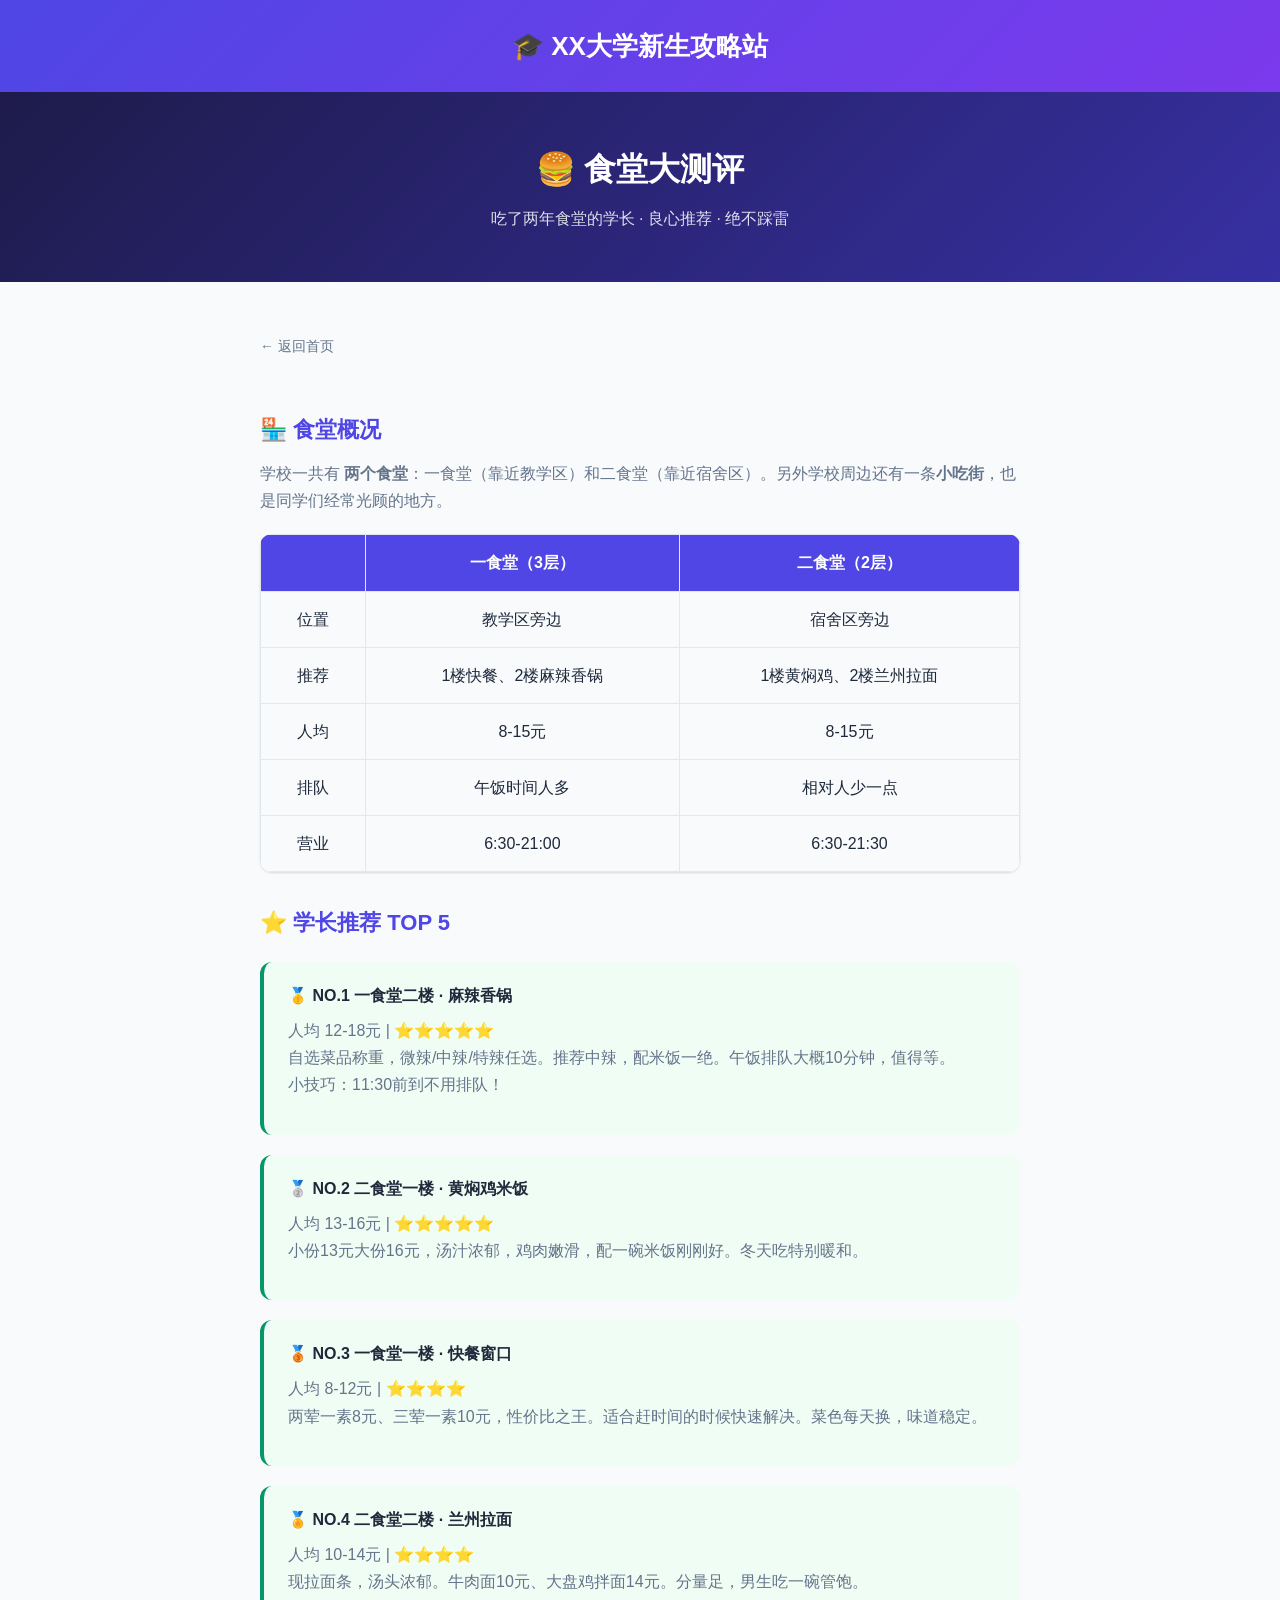
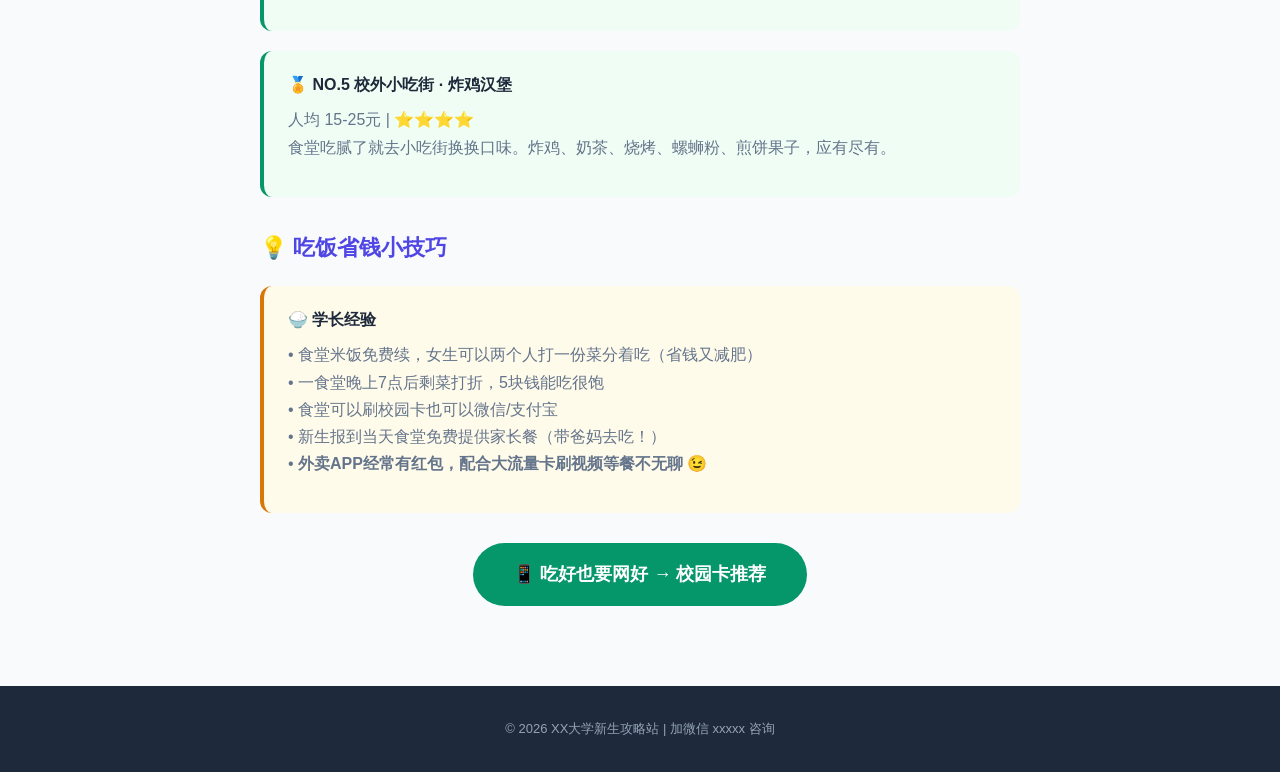
==== canteen.html @ b5bb5c09 "新生攻略站初始版本 - 宿舍/WiFi/食堂/选课/校园卡" ====
<!DOCTYPE html>
<html lang="zh-CN">
<head>
<meta charset="UTF-8">
<meta name="viewport" content="width=device-width, initial-scale=1.0">
<title>食堂测评 — XX大学新生攻略</title>
<meta name="description" content="XX大学食堂真实测评：一食堂vs二食堂哪家好吃？麻辣香锅、黄焖鸡、兰州拉面测评。新生必看的美食指南。">
<link rel="stylesheet" href="style.css">
</head>
<body>

<header class="header">
  <div class="container"><h1>🎓 XX大学新生攻略站</h1></div>
</header>

<div class="page-banner">
  <div class="container">
    <h2>🍔 食堂大测评</h2>
    <p>吃了两年食堂的学长 · 良心推荐 · 绝不踩雷</p>
  </div>
</div>

<div class="content-area">
  <div class="container">
    <a href="index.html" class="back-link">← 返回首页</a>

    <h3>🏪 食堂概况</h3>
    <p>学校一共有 <strong>两个食堂</strong>：一食堂（靠近教学区）和二食堂（靠近宿舍区）。另外学校周边还有一条<strong>小吃街</strong>，也是同学们经常光顾的地方。</p>

    <table class="compare-table">
      <tr><th></th><th>一食堂（3层）</th><th>二食堂（2层）</th></tr>
      <tr><td>位置</td><td>教学区旁边</td><td>宿舍区旁边</td></tr>
      <tr><td>推荐</td><td>1楼快餐、2楼麻辣香锅</td><td>1楼黄焖鸡、2楼兰州拉面</td></tr>
      <tr><td>人均</td><td>8-15元</td><td>8-15元</td></tr>
      <tr><td>排队</td><td>午饭时间人多</td><td>相对人少一点</td></tr>
      <tr><td>营业</td><td>6:30-21:00</td><td>6:30-21:30</td></tr>
    </table>

    <h3>⭐ 学长推荐 TOP 5</h3>

    <div class="info-box tip">
      <h4>🥇 NO.1 一食堂二楼 · 麻辣香锅</h4>
      <p>人均 12-18元 | ⭐⭐⭐⭐⭐<br>自选菜品称重，微辣/中辣/特辣任选。推荐中辣，配米饭一绝。午饭排队大概10分钟，值得等。<br>小技巧：11:30前到不用排队！</p>
    </div>

    <div class="info-box tip">
      <h4>🥈 NO.2 二食堂一楼 · 黄焖鸡米饭</h4>
      <p>人均 13-16元 | ⭐⭐⭐⭐⭐<br>小份13元大份16元，汤汁浓郁，鸡肉嫩滑，配一碗米饭刚刚好。冬天吃特别暖和。</p>
    </div>

    <div class="info-box tip">
      <h4>🥉 NO.3 一食堂一楼 · 快餐窗口</h4>
      <p>人均 8-12元 | ⭐⭐⭐⭐<br>两荤一素8元、三荤一素10元，性价比之王。适合赶时间的时候快速解决。菜色每天换，味道稳定。</p>
    </div>

    <div class="info-box tip">
      <h4>🏅 NO.4 二食堂二楼 · 兰州拉面</h4>
      <p>人均 10-14元 | ⭐⭐⭐⭐<br>现拉面条，汤头浓郁。牛肉面10元、大盘鸡拌面14元。分量足，男生吃一碗管饱。</p>
    </div>

    <div class="info-box tip">
      <h4>🏅 NO.5 校外小吃街 · 炸鸡汉堡</h4>
      <p>人均 15-25元 | ⭐⭐⭐⭐<br>食堂吃腻了就去小吃街换换口味。炸鸡、奶茶、烧烤、螺蛳粉、煎饼果子，应有尽有。</p>
    </div>

    <h3>💡 吃饭省钱小技巧</h3>
    <div class="info-box warn">
      <h4>🍚 学长经验</h4>
      <p>• 食堂米饭免费续，女生可以两个人打一份菜分着吃（省钱又减肥）<br>
         • 一食堂晚上7点后剩菜打折，5块钱能吃很饱<br>
         • 食堂可以刷校园卡也可以微信/支付宝<br>
         • 新生报到当天食堂免费提供家长餐（带爸妈去吃！）<br>
         • <strong>外卖APP经常有红包，配合大流量卡刷视频等餐不无聊 😉</strong></p>
    </div>

    <div style="text-align:center;margin:30px 0;">
      <a href="card.html" class="btn btn-success btn-lg">📱 吃好也要网好 → 校园卡推荐</a>
    </div>

  </div>
</div>

<footer class="footer">
  <div class="container">
    <p>© 2026 XX大学新生攻略站 | 加微信 xxxxx 咨询</p>
  </div>
</footer>

</body>
</html>
---- style.css ----
/* ══════════════════════════════════════════════
   XX大学新生攻略站 全局样式
   ══════════════════════════════════════════════ */

* { margin: 0; padding: 0; box-sizing: border-box; }

:root {
  --primary: #4f46e5;
  --primary-dark: #4338ca;
  --success: #059669;
  --warning: #d97706;
  --danger: #dc2626;
  --bg: #f8fafc;
  --bg-card: #fff;
  --text: #1e293b;
  --text-light: #64748b;
  --border: #e2e8f0;
  --shadow: 0 1px 3px rgba(0,0,0,.08), 0 1px 2px rgba(0,0,0,.06);
  --shadow-lg: 0 10px 25px rgba(0,0,0,.1);
  --radius: 12px;
}

body {
  font-family: -apple-system, BlinkMacSystemFont, 'Segoe UI', 'PingFang SC', 'Microsoft YaHei', sans-serif;
  background: var(--bg);
  color: var(--text);
  line-height: 1.7;
}

.container { max-width: 1100px; margin: 0 auto; padding: 0 20px; }
.section { padding: 60px 0; }
.section-title { font-size: 28px; font-weight: 800; margin-bottom: 32px; text-align: center; }

/* Header */
.header {
  background: linear-gradient(135deg, var(--primary), #7c3aed);
  color: #fff; padding: 24px 0; text-align: center;
}
.header h1 { font-size: 26px; }
.header .subtitle { font-size: 14px; opacity: .85; margin-top: 4px; }

/* Hero */
.hero {
  background: linear-gradient(135deg, #1e1b4b 0%, #312e81 50%, #3730a3 100%);
  color: #fff; padding: 70px 0; text-align: center;
}
.hero h2 { font-size: 36px; margin-bottom: 16px; }
.hero p { font-size: 17px; opacity: .9; line-height: 1.8; }
.hero-buttons { margin-top: 28px; display: flex; gap: 12px; justify-content: center; flex-wrap: wrap; }

/* Buttons */
.btn {
  display: inline-block; padding: 12px 28px; border-radius: 50px;
  font-size: 15px; font-weight: 600; text-decoration: none;
  transition: transform .2s, box-shadow .2s;
}
.btn:hover { transform: translateY(-2px); box-shadow: var(--shadow-lg); }
.btn-primary { background: #fff; color: var(--primary); }
.btn-warning { background: var(--warning); color: #fff; }
.btn-success { background: var(--success); color: #fff; }
.btn-outline { border: 2px solid #fff; color: #fff; background: transparent; }
.btn-lg { padding: 16px 40px; font-size: 18px; }

/* Cards Grid */
.cards-grid {
  display: grid;
  grid-template-columns: repeat(auto-fit, minmax(300px, 1fr));
  gap: 20px;
}
.card {
  background: var(--bg-card); border-radius: var(--radius);
  padding: 28px 24px; text-decoration: none; color: var(--text);
  border: 1px solid var(--border);
  transition: transform .2s, box-shadow .2s;
  position: relative; overflow: hidden;
}
.card:hover { transform: translateY(-4px); box-shadow: var(--shadow-lg); }
.card-icon { font-size: 36px; margin-bottom: 12px; }
.card h3 { font-size: 20px; margin-bottom: 8px; }
.card p { font-size: 14px; color: var(--text-light); line-height: 1.6; }
.card-tag {
  position: absolute; top: 16px; right: 16px;
  font-size: 12px; padding: 3px 10px; border-radius: 20px;
  background: #fef3c7; color: #92400e;
}
.card-tag.new { background: #dbeafe; color: #1e40af; }

/* Trust */
.trust { background: #fff; }
.trust-box {
  max-width: 700px; margin: 0 auto; text-align: center;
  background: #f1f5f9; padding: 32px; border-radius: var(--radius);
}
.trust-box p { margin-bottom: 12px; }
.trust-stats {
  display: flex; gap: 40px; justify-content: center;
  margin-top: 24px; padding-top: 24px; border-top: 1px solid var(--border);
}
.trust-stats div { text-align: center; }
.trust-stats strong { font-size: 28px; color: var(--primary); display: block; }

/* Footer */
.footer {
  background: #1e293b; color: #94a3b8;
  text-align: center; padding: 32px 0; font-size: 13px;
}
.footer strong { color: #e2e8f0; }

/* Page Banner */
.page-banner {
  background: linear-gradient(135deg, #1e1b4b, #3730a3);
  color: #fff; padding: 50px 0; text-align: center;
}
.page-banner h2 { font-size: 32px; margin-bottom: 8px; }
.page-banner p { opacity: .85; }

/* Content area */
.content-area { padding: 50px 0; }
.content-area .container { max-width: 800px; }
.content-area h3 { font-size: 22px; margin: 32px 0 12px; color: var(--primary); }
.content-area h3:first-child { margin-top: 0; }
.content-area p { margin-bottom: 16px; color: var(--text-light); }

/* Info Box */
.info-box {
  border-radius: var(--radius); padding: 20px 24px; margin: 20px 0;
  border-left: 4px solid;
}
.info-box.tip { background: #f0fdf4; border-color: var(--success); }
.info-box.warn { background: #fffbeb; border-color: var(--warning); }
.info-box.danger { background: #fef2f2; border-color: var(--danger); }
.info-box h4 { margin-bottom: 8px; font-size: 16px; }

/* Table */
.compare-table {
  width: 100%; border-collapse: collapse; margin: 20px 0;
  border-radius: var(--radius); overflow: hidden;
  box-shadow: var(--shadow);
}
.compare-table th, .compare-table td {
  padding: 14px 16px; text-align: center; border: 1px solid var(--border);
}
.compare-table th { background: var(--primary); color: #fff; font-weight: 600; }
.compare-table tr:nth-child(even) { background: #f8fafc; }
.compare-table .highlight { background: #fef3c7 !important; font-weight: 700; }

/* CTA Section */
.cta-section {
  background: linear-gradient(135deg, var(--primary), #7c3aed);
  color: #fff; border-radius: var(--radius);
  padding: 40px; text-align: center; margin: 40px 0;
}
.cta-section h3 { color: #fff !important; font-size: 24px; margin-bottom: 12px; }
.cta-section p { color: rgba(255,255,255,.9) !important; margin-bottom: 20px; }
.cta-section .btn { background: #fff; color: var(--primary); }

/* QR / Contact */
.contact-row {
  display: flex; gap: 24px; flex-wrap: wrap; margin-top: 24px;
}
.contact-card {
  flex: 1; min-width: 200px;
  background: var(--bg-card); border-radius: var(--radius);
  padding: 24px; text-align: center; border: 1px solid var(--border);
}
.contact-card h4 { margin-bottom: 8px; }
.contact-card .big-icon { font-size: 40px; }

/* Back link */
.back-link {
  display: inline-block; margin-bottom: 20px;
  color: var(--text-light); text-decoration: none; font-size: 14px;
}
.back-link:hover { color: var(--primary); }

/* Photo grid (dorm) */
.photo-grid {
  display: grid;
  grid-template-columns: repeat(auto-fit, minmax(240px, 1fr));
  gap: 16px; margin: 20px 0;
}
.photo-card {
  background: var(--bg-card); border-radius: var(--radius);
  padding: 16px; border: 1px solid var(--border); text-align: center;
}
.photo-placeholder {
  width: 100%; height: 180px; border-radius: 8px;
  display: flex; align-items: center; justify-content: center;
  font-size: 48px; color: #94a3b8; margin-bottom: 10px;
}
.photo-card p { font-size: 13px; margin: 0 !important; }

/* Responsive */
@media (max-width: 768px) {
  .hero h2 { font-size: 26px; }
  .cards-grid { grid-template-columns: 1fr; }
  .hero-buttons { flex-direction: column; align-items: center; }
  .trust-stats { flex-direction: column; gap: 16px; }
  .compare-table { font-size: 12px; }
  .compare-table th, .compare-table td { padding: 8px; }
}
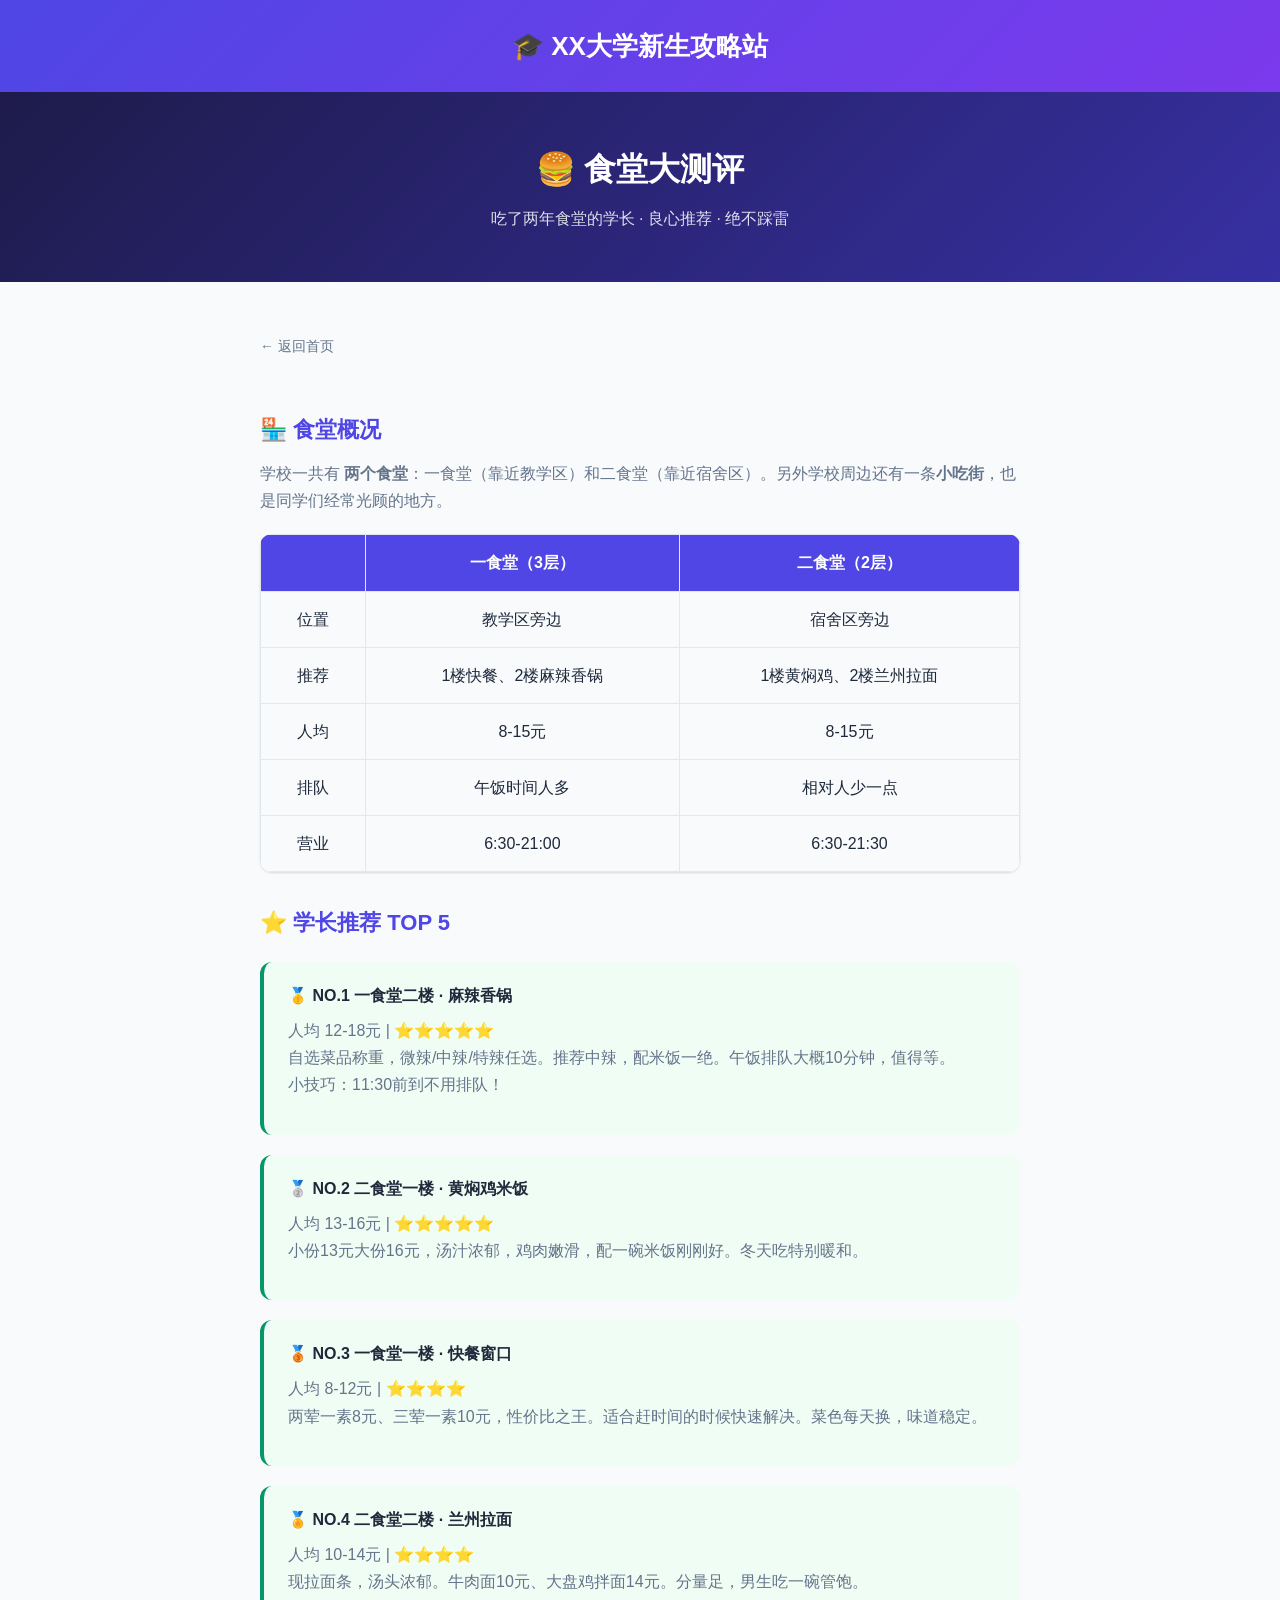
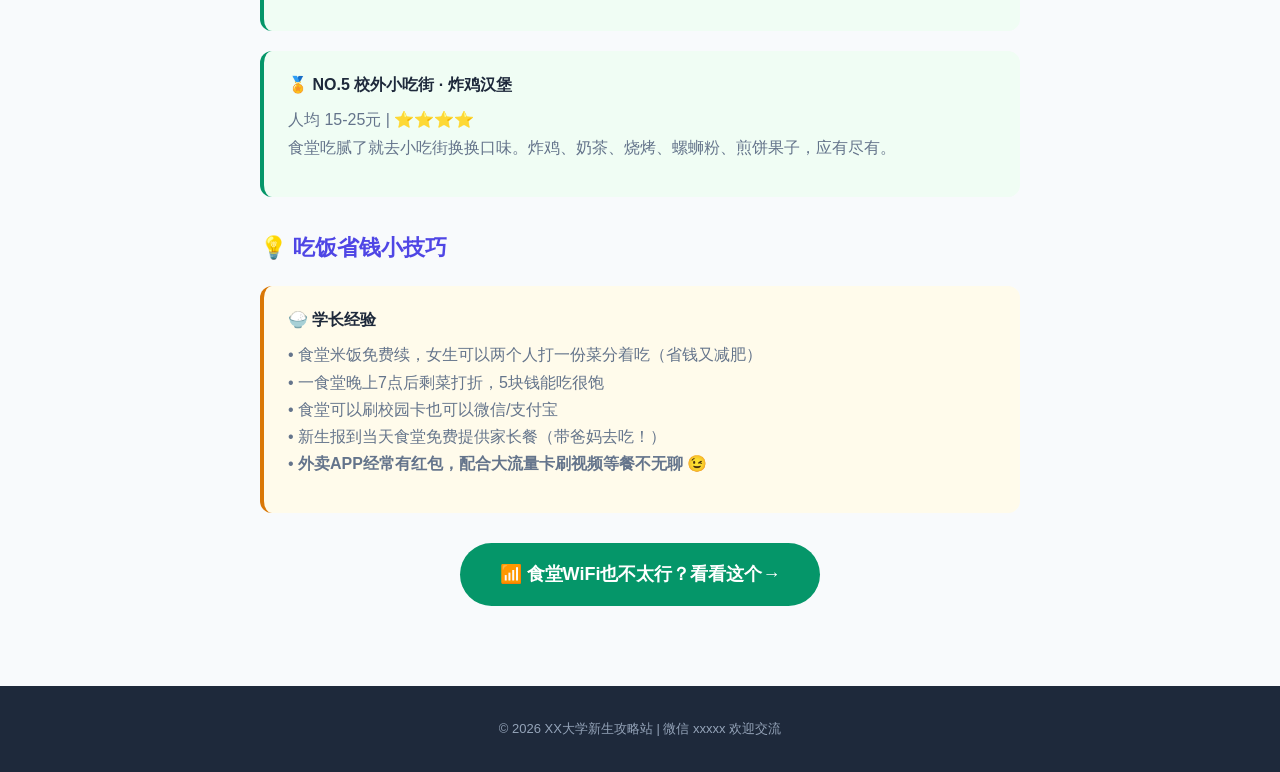
==== commit 1e71470c: "优化文案：去除敏感关键词，降低微信/QQ安全误判" ====
--- a/canteen.html
+++ b/canteen.html
@@ -74,7 +74,7 @@
     </div>
 
     <div style="text-align:center;margin:30px 0;">
-      <a href="card.html" class="btn btn-success btn-lg">📱 吃好也要网好 → 校园卡推荐</a>
+      <a href="card.html" class="btn btn-success btn-lg">📶 食堂WiFi也不太行？看看这个→</a>
     </div>
 
   </div>
@@ -82,7 +82,7 @@
 
 <footer class="footer">
   <div class="container">
-    <p>© 2026 XX大学新生攻略站 | 加微信 xxxxx 咨询</p>
+    <p>© 2026 XX大学新生攻略站 | 微信 xxxxx 欢迎交流</p>
   </div>
 </footer>
 
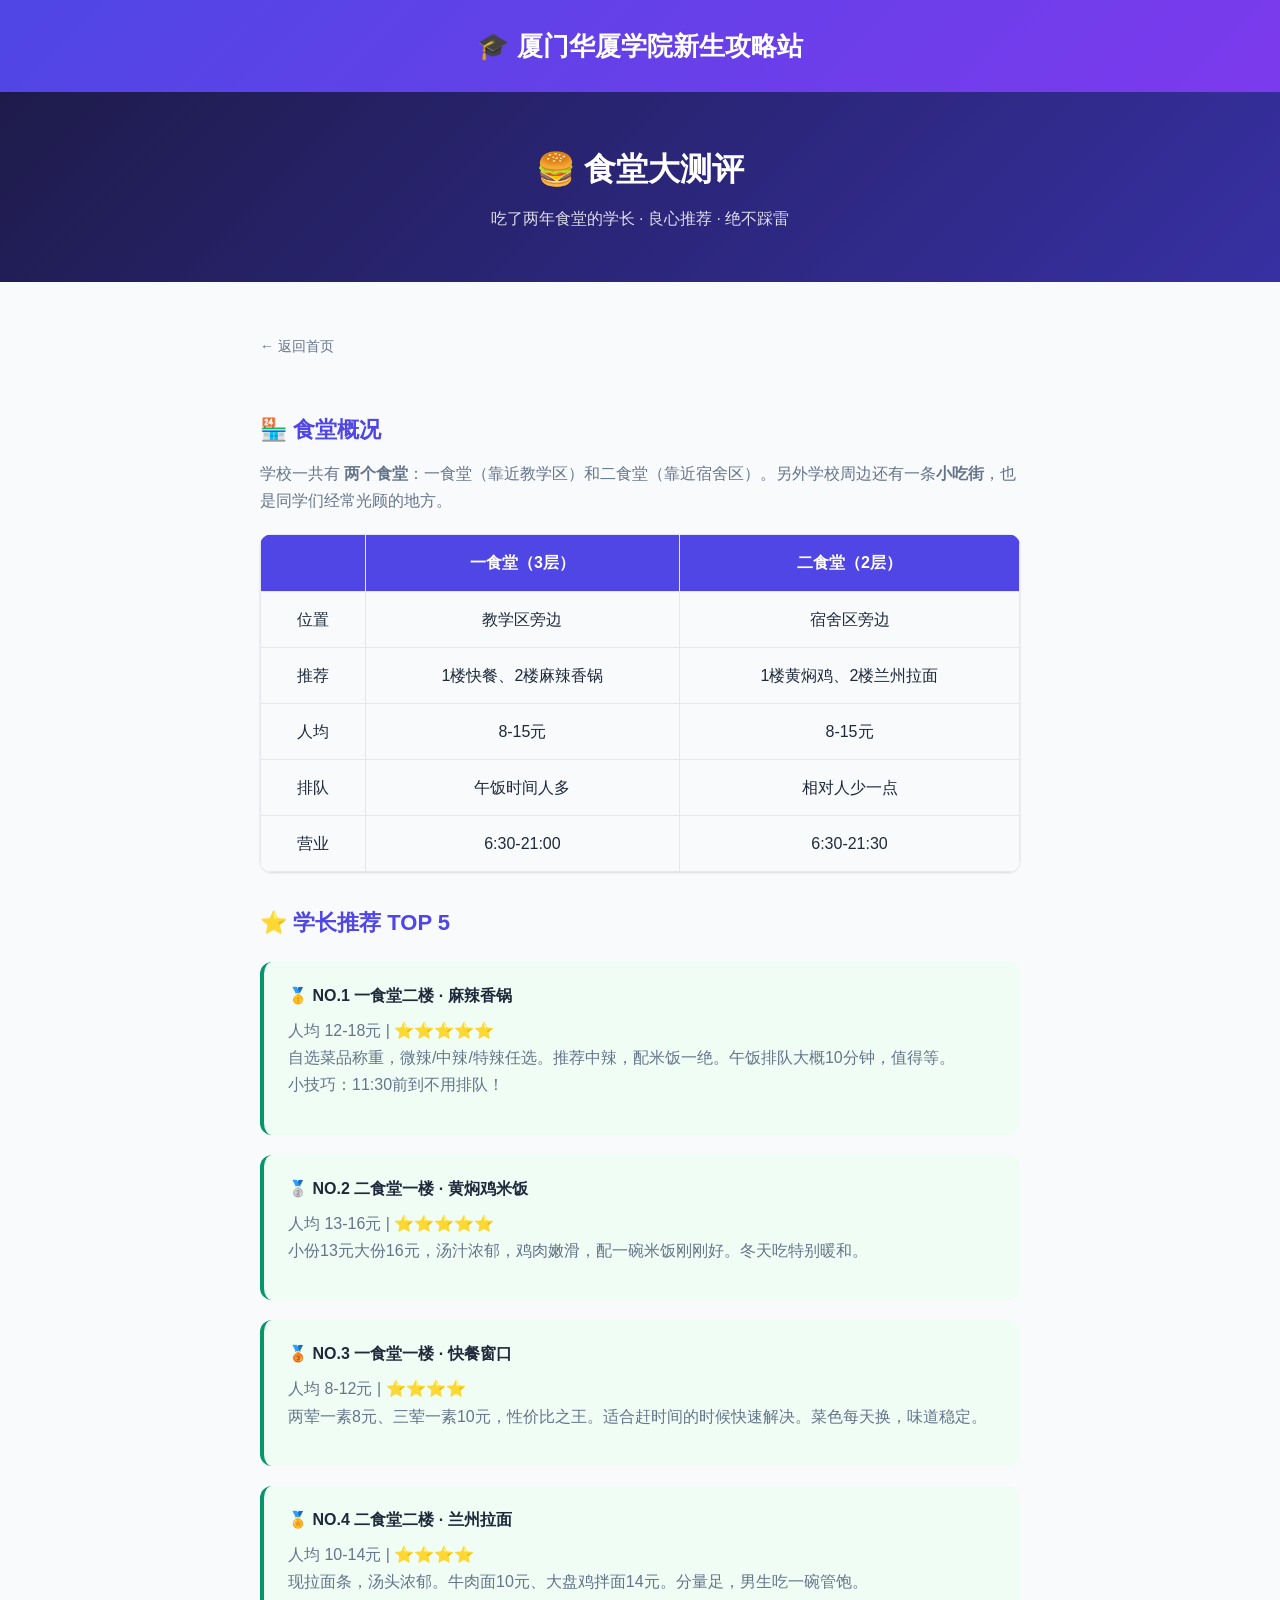
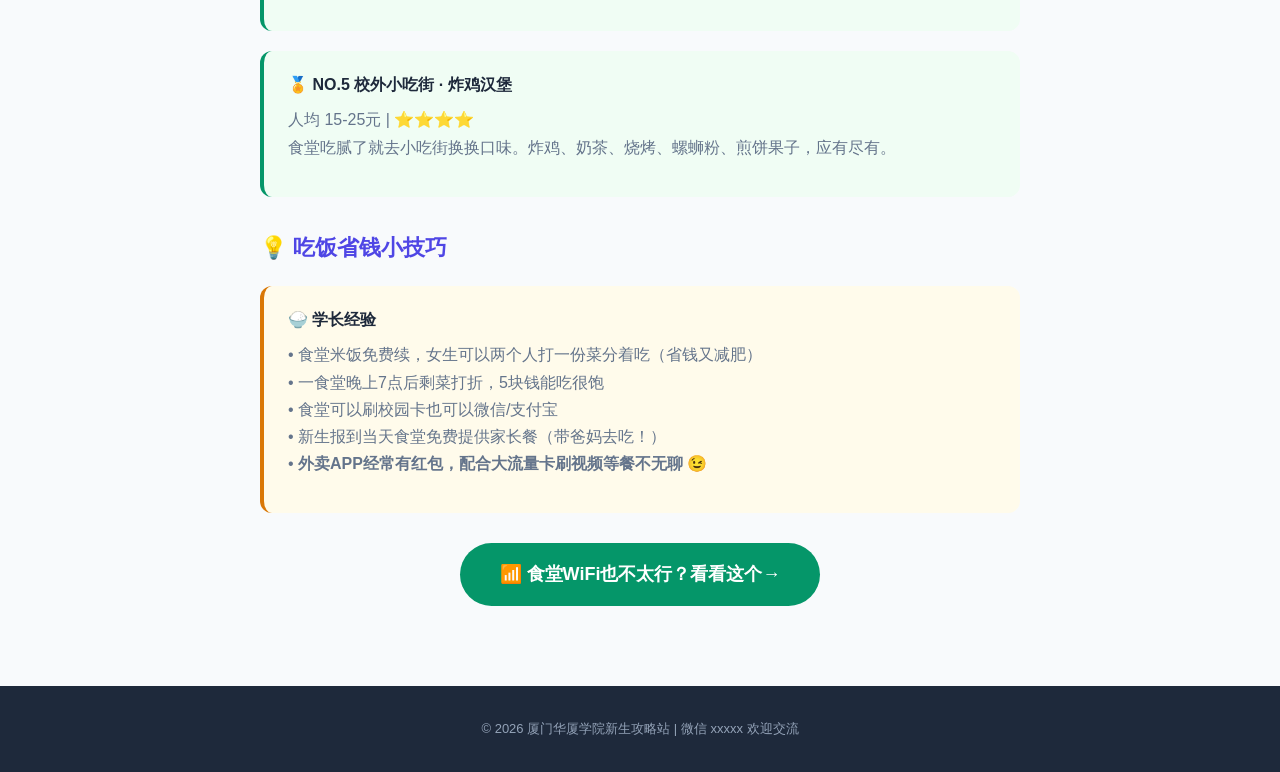
==== commit 302c702e: "完善：替换为厦门华厦学院真实信息 + 新增录取分数线页面" ====
--- a/canteen.html
+++ b/canteen.html
@@ -3,14 +3,14 @@
 <head>
 <meta charset="UTF-8">
 <meta name="viewport" content="width=device-width, initial-scale=1.0">
-<title>食堂测评 — XX大学新生攻略</title>
-<meta name="description" content="XX大学食堂真实测评：一食堂vs二食堂哪家好吃？麻辣香锅、黄焖鸡、兰州拉面测评。新生必看的美食指南。">
+<title>食堂测评 — 厦门华厦学院新生攻略</title>
+<meta name="description" content="厦门华厦学院食堂真实测评：一食堂vs二食堂哪家好吃？麻辣香锅、黄焖鸡、兰州拉面测评。新生必看的美食指南。">
 <link rel="stylesheet" href="style.css">
 </head>
 <body>
 
 <header class="header">
-  <div class="container"><h1>🎓 XX大学新生攻略站</h1></div>
+  <div class="container"><h1>🎓 厦门华厦学院新生攻略站</h1></div>
 </header>
 
 <div class="page-banner">
@@ -82,7 +82,7 @@
 
 <footer class="footer">
   <div class="container">
-    <p>© 2026 XX大学新生攻略站 | 微信 xxxxx 欢迎交流</p>
+    <p>© 2026 厦门华厦学院新生攻略站 | 微信 xxxxx 欢迎交流</p>
   </div>
 </footer>
 
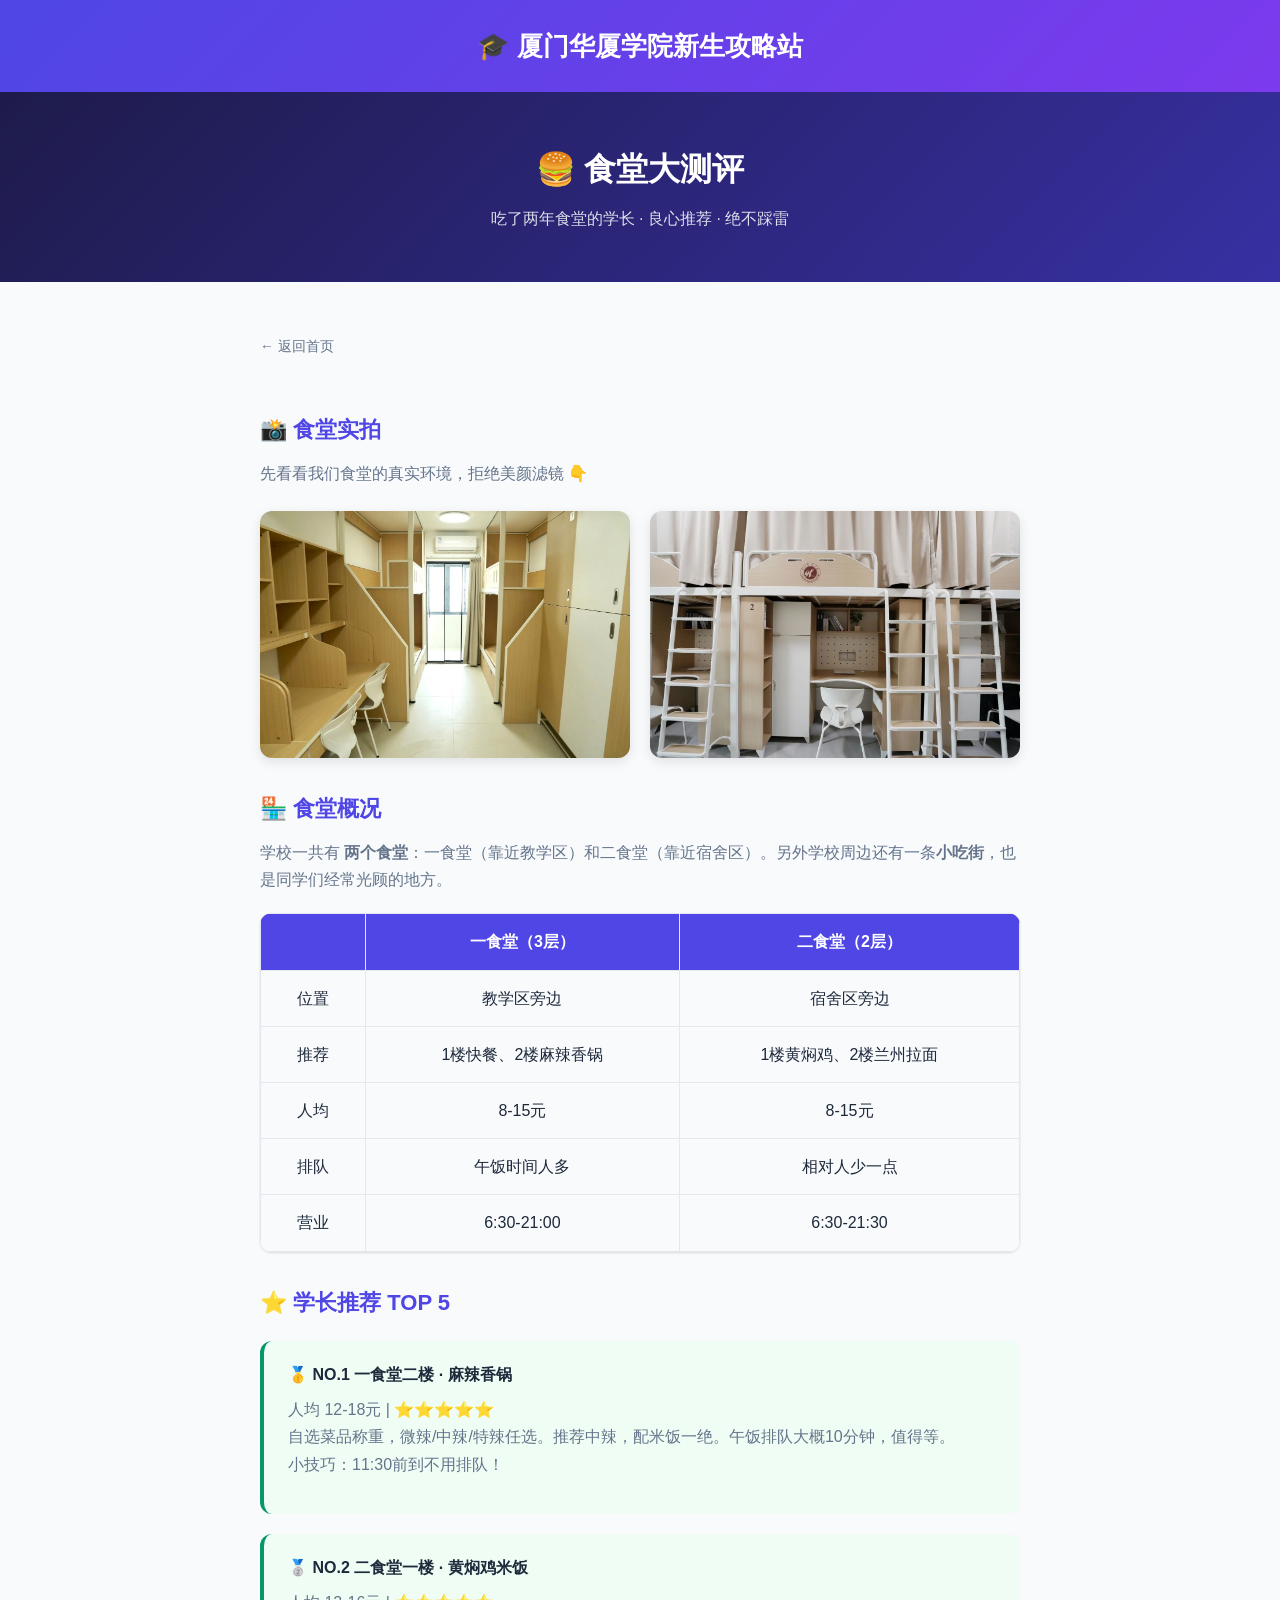
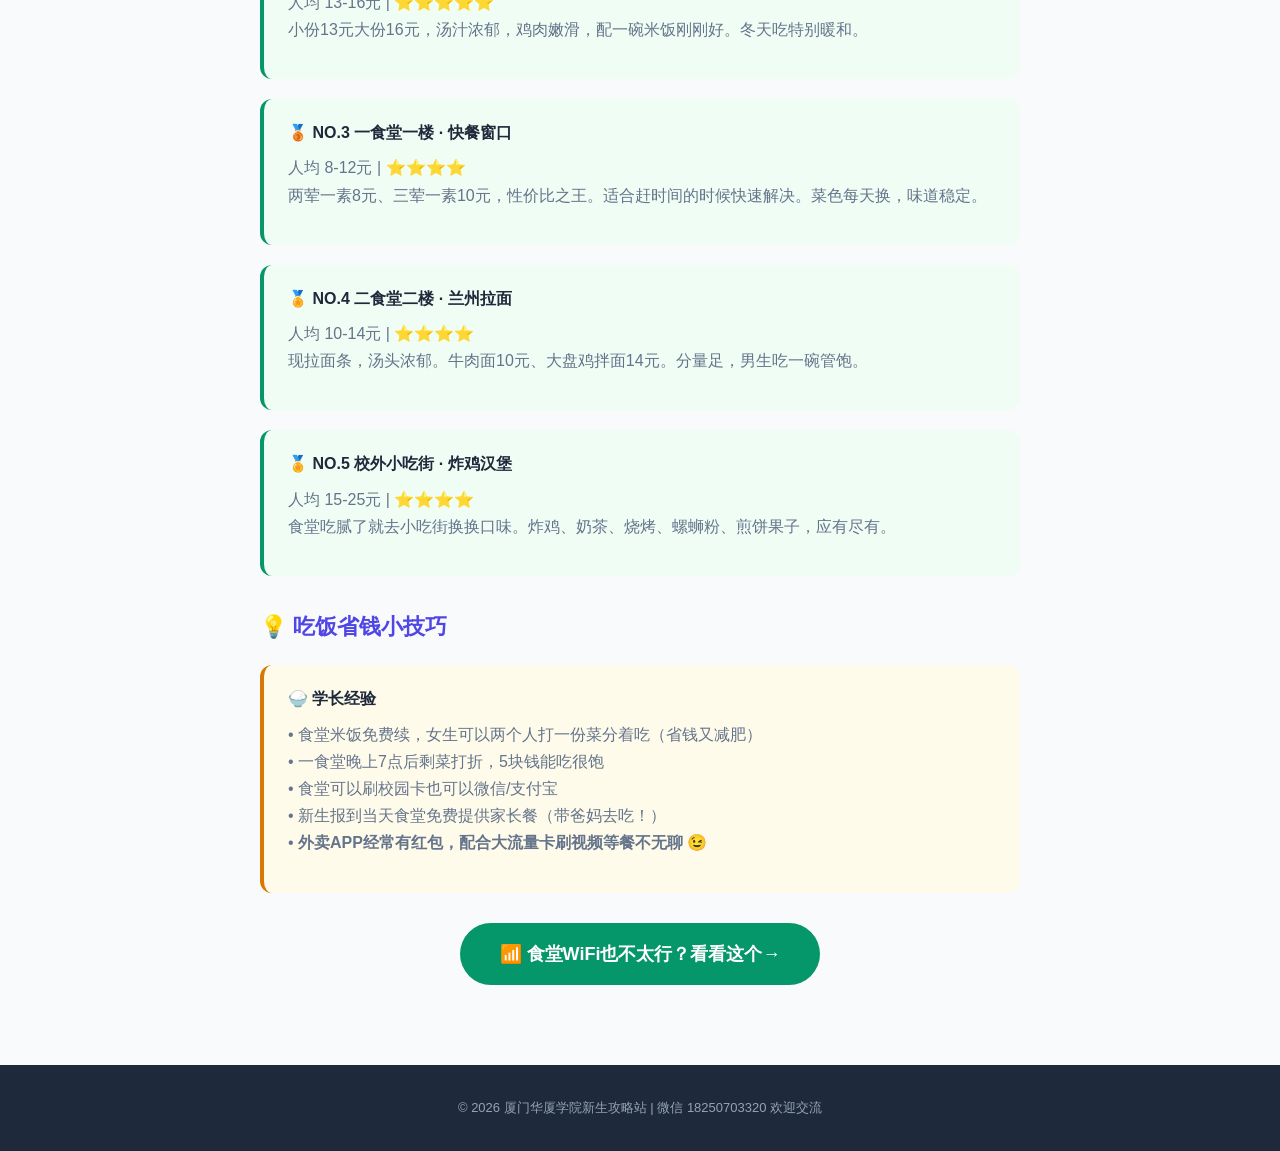
==== commit 112266dd: "插入真实宿舍/食堂照片、校园卡推广页大改版、新增Claude AI专题、统一微信号18250703320" ====
--- a/canteen.html
+++ b/canteen.html
@@ -1,11 +1,21 @@
 <!DOCTYPE html>
 <html lang="zh-CN">
 <head>
+<script>
+if (location.protocol === 'http:' && location.host === 'xmhx1.top') {
+  location.replace('https://xmhx1.top' + location.pathname + location.search + location.hash);
+}
+</script>
 <meta charset="UTF-8">
 <meta name="viewport" content="width=device-width, initial-scale=1.0">
 <title>食堂测评 — 厦门华厦学院新生攻略</title>
 <meta name="description" content="厦门华厦学院食堂真实测评：一食堂vs二食堂哪家好吃？麻辣香锅、黄焖鸡、兰州拉面测评。新生必看的美食指南。">
 <link rel="stylesheet" href="style.css">
+<style>
+  .food-img { width: 100%; max-width: 500px; border-radius: 12px; margin: 16px auto; display: block; box-shadow: 0 4px 12px rgba(0,0,0,.1); }
+  .food-grid { display: grid; grid-template-columns: repeat(auto-fit, minmax(280px, 1fr)); gap: 20px; margin: 24px 0; }
+  .food-grid img { width: 100%; border-radius: 12px; box-shadow: 0 4px 12px rgba(0,0,0,.1); }
+</style>
 </head>
 <body>
 
@@ -23,6 +33,14 @@
 <div class="content-area">
   <div class="container">
     <a href="index.html" class="back-link">← 返回首页</a>
+
+    <h3>📸 食堂实拍</h3>
+    <p>先看看我们食堂的真实环境，拒绝美颜滤镜 👇</p>
+
+    <div class="food-grid">
+      <img src="canteen1.jpg" alt="厦门华厦学院食堂实拍 - 丰富的菜品选择">
+      <img src="canteen2.jpg" alt="厦门华厦学院食堂实拍 - 整洁的就餐环境">
+    </div>
 
     <h3>🏪 食堂概况</h3>
     <p>学校一共有 <strong>两个食堂</strong>：一食堂（靠近教学区）和二食堂（靠近宿舍区）。另外学校周边还有一条<strong>小吃街</strong>，也是同学们经常光顾的地方。</p>
@@ -82,7 +100,7 @@
 
 <footer class="footer">
   <div class="container">
-    <p>© 2026 厦门华厦学院新生攻略站 | 微信 xxxxx 欢迎交流</p>
+    <p>© 2026 厦门华厦学院新生攻略站 | 微信 18250703320 欢迎交流</p>
   </div>
 </footer>
 
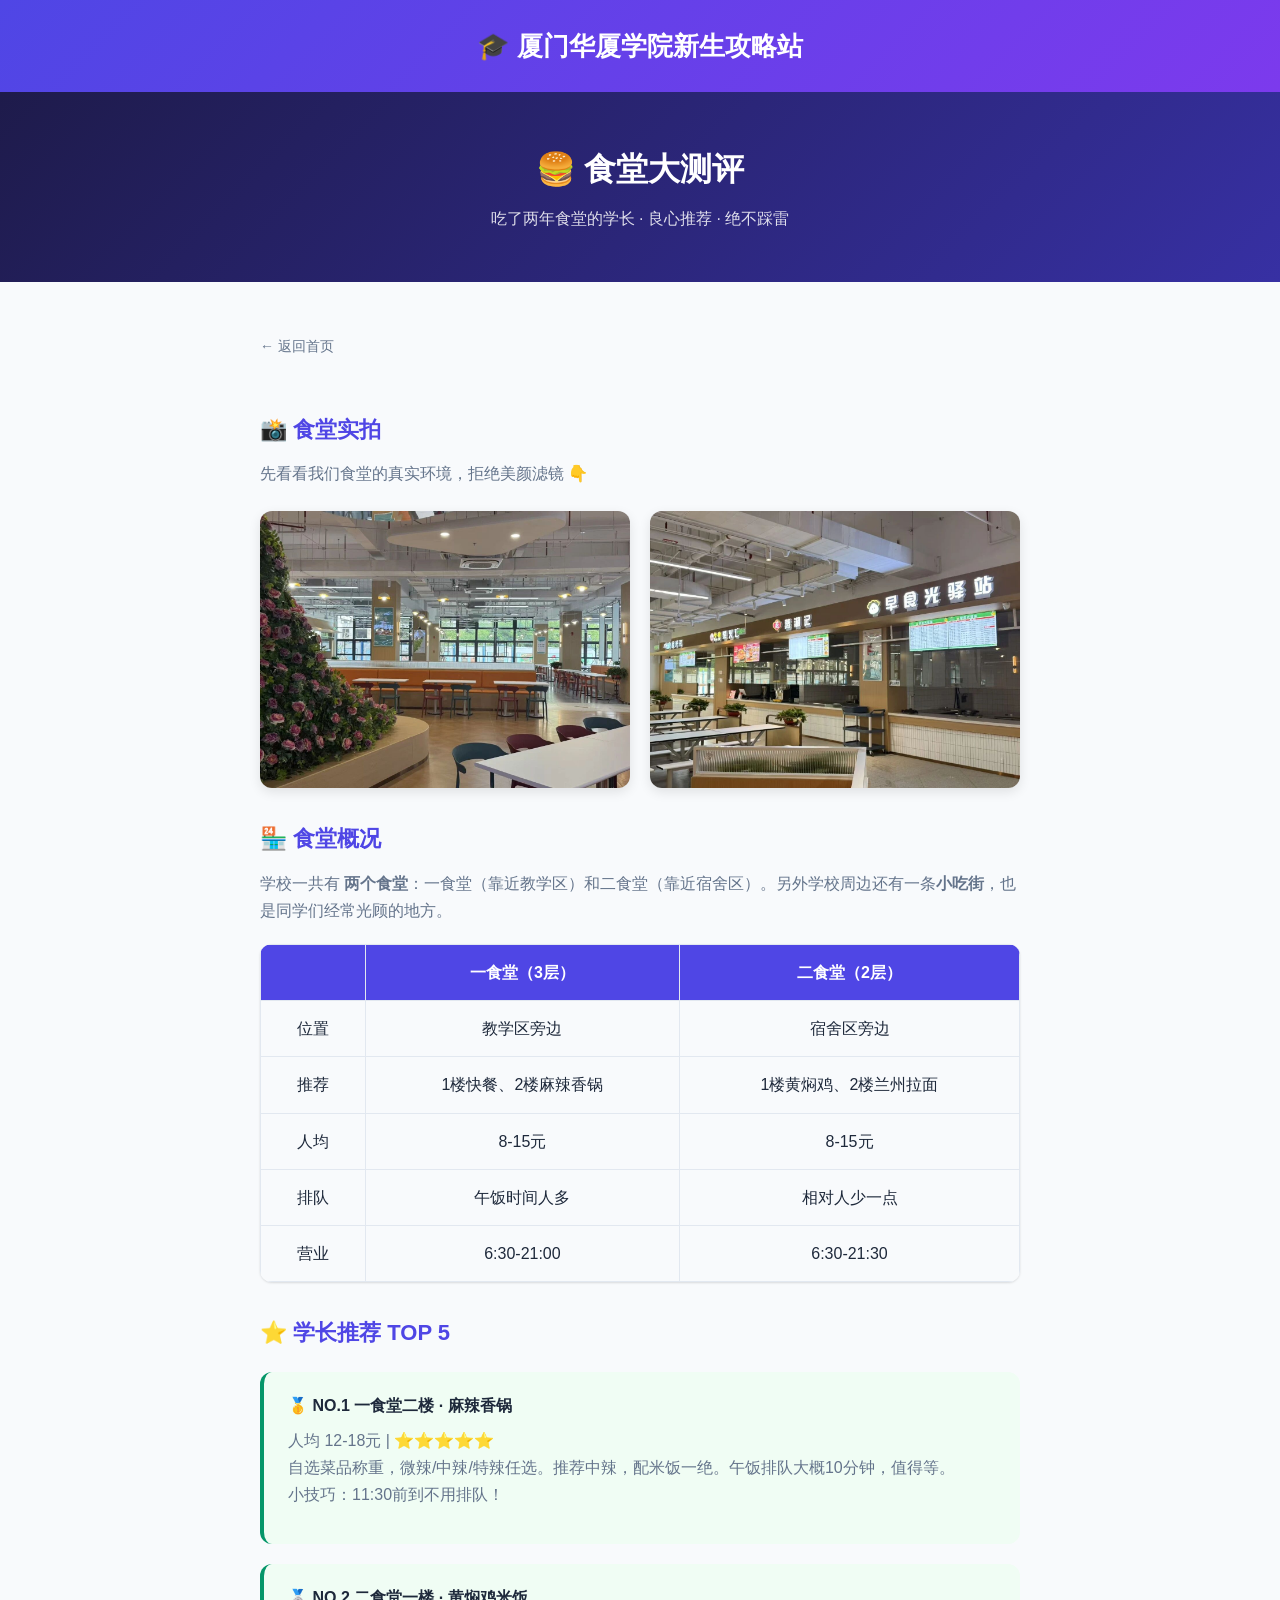
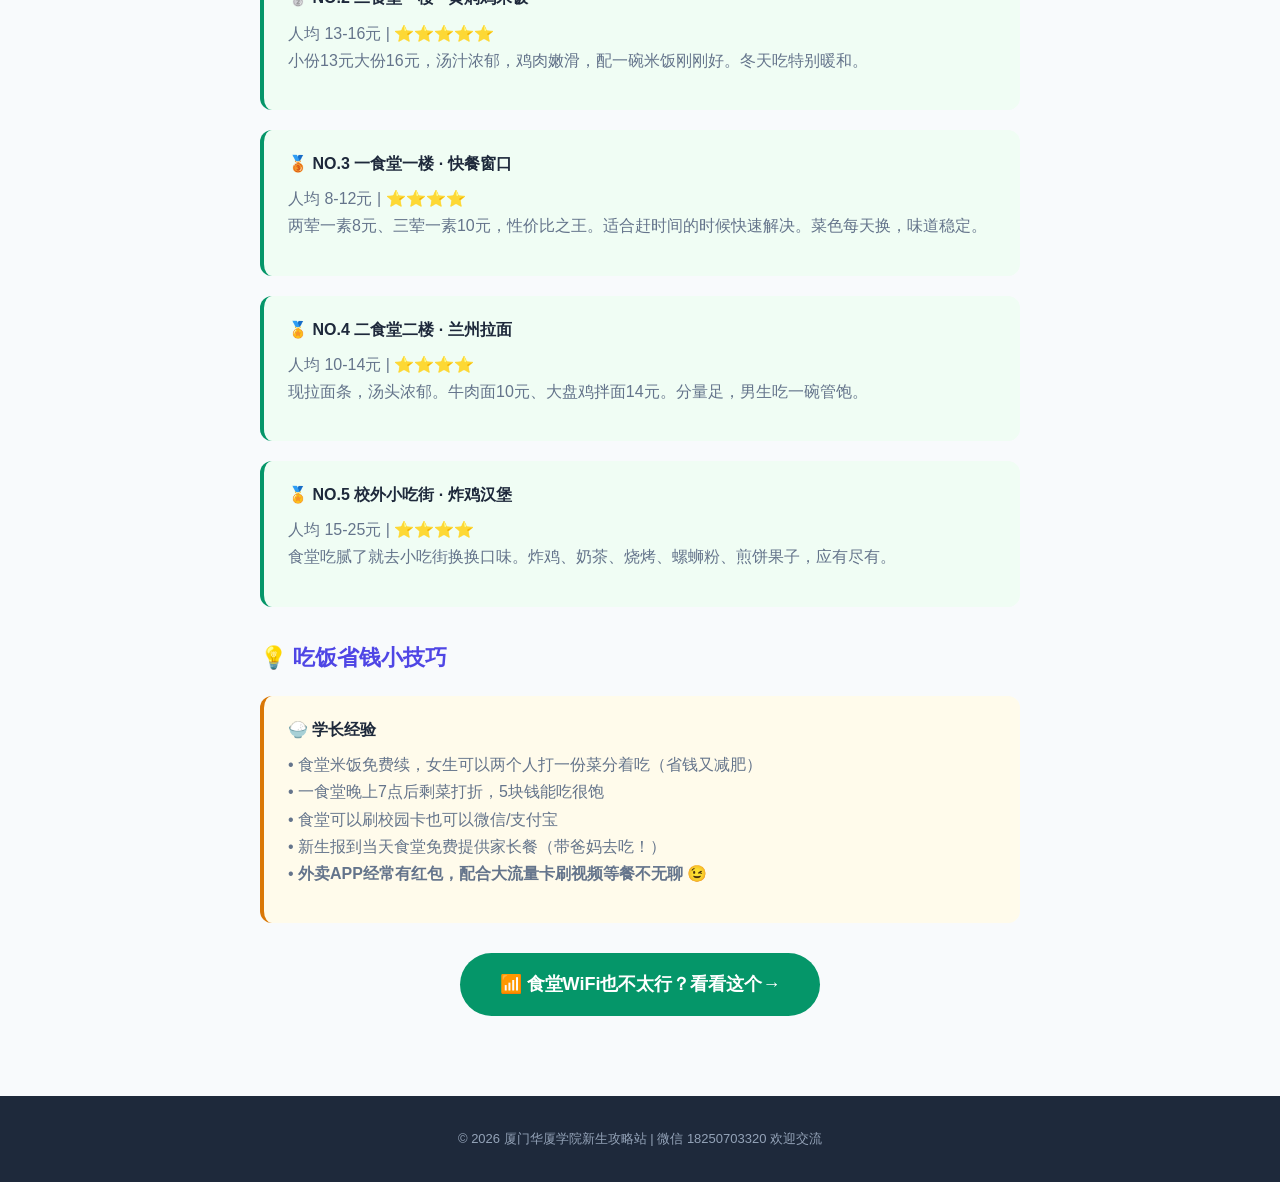
==== commit d584a8ca: "交换食堂/宿舍照片；校园WiFi页复制校园卡套餐+Claude AI内容；首页删除录取分数线卡片替换为校园卡；校园地图插入无校园跑图片及说明" ====
--- a/canteen.html
+++ b/canteen.html
@@ -38,8 +38,8 @@
     <p>先看看我们食堂的真实环境，拒绝美颜滤镜 👇</p>
 
     <div class="food-grid">
-      <img src="canteen1.jpg" alt="厦门华厦学院食堂实拍 - 丰富的菜品选择">
-      <img src="canteen2.jpg" alt="厦门华厦学院食堂实拍 - 整洁的就餐环境">
+      <img src="dorm1.jpg" alt="厦门华厦学院食堂实拍 - 丰富的菜品选择">
+      <img src="dorm2.jpg" alt="厦门华厦学院食堂实拍 - 整洁的就餐环境">
     </div>
 
     <h3>🏪 食堂概况</h3>
